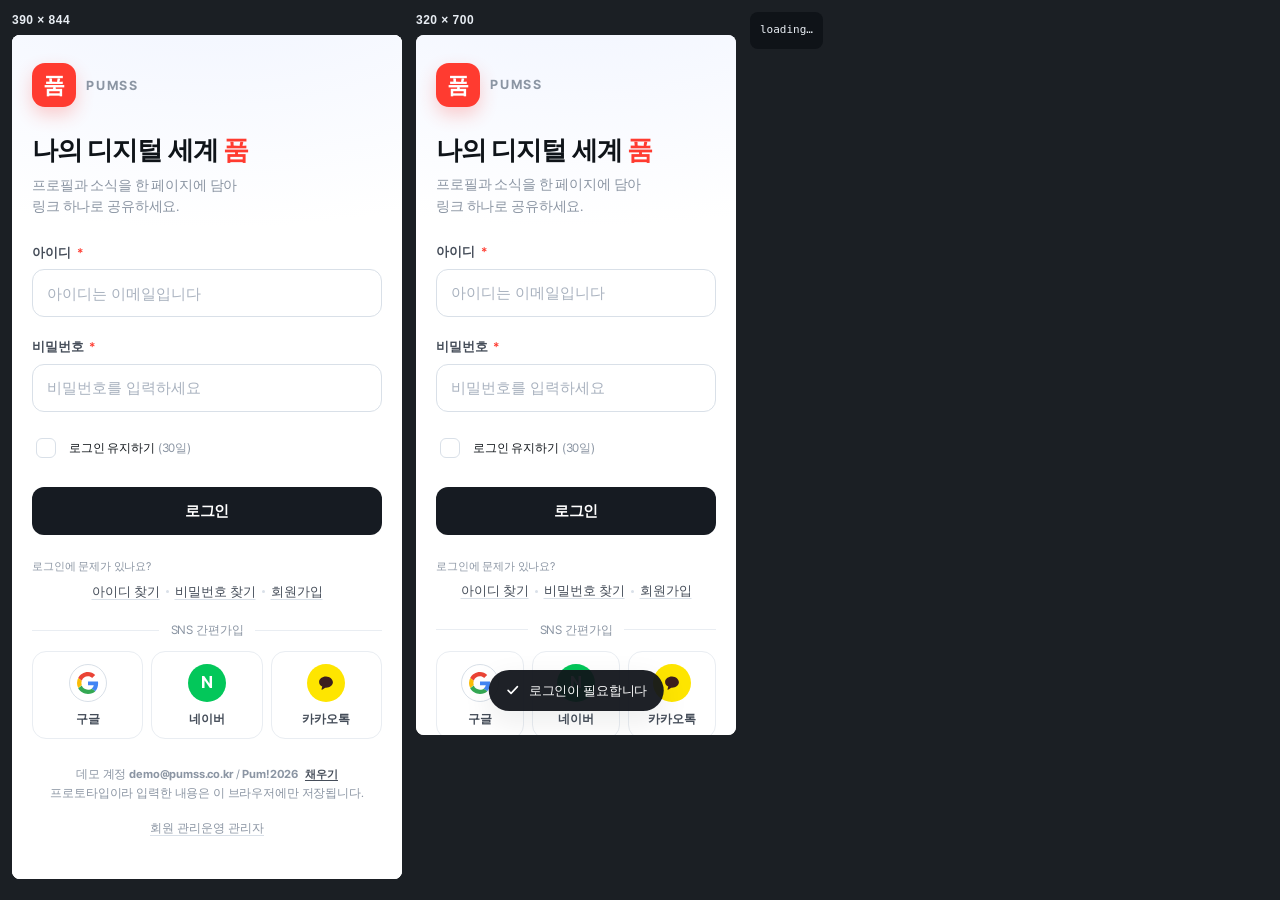
==== qa.html @ 0de17a29 "QA: 390/320px iframe overflow audit page (temporary)" ====
<!doctype html>
<html lang="ko">
  <head>
    <meta charset="utf-8" />
    <title>pum-pwa QA</title>
    <style>
      body { margin: 0; padding: 12px; background: #1b1f24; color: #e8edf3; font: 12px/1.45 -apple-system, BlinkMacSystemFont, sans-serif; display: flex; gap: 14px; align-items: flex-start; }
      .col { display: flex; flex-direction: column; gap: 6px; }
      .col b { font-size: 12px; letter-spacing: .04em; }
      iframe { border: 0; background: #fff; border-radius: 8px; }
      pre { white-space: pre-wrap; max-width: 760px; font-size: 11px; line-height: 1.5; background: #0f1318; padding: 10px; border-radius: 8px; margin: 0; }
    </style>
  </head>
  <body>
    <div class="col"><b>390 × 844</b><iframe id="f390" src="index.html#/editor" width="390" height="844"></iframe></div>
    <div class="col"><b>320 × 700</b><iframe id="f320" src="index.html#/editor" width="320" height="700"></iframe></div>
    <pre id="log">loading…</pre>
    <script>
      window.go = function (route) {
        ['f390', 'f320'].forEach(function (id) {
          var fr = document.getElementById(id);
          try {
            fr.contentWindow.location.hash = route;
          } catch (e) {}
        });
        return route;
      };
      window.audit = function () {
        var out = [];
        [['390', 'f390'], ['320', 'f320']].forEach(function (pair) {
          var fr = document.getElementById(pair[1]);
          var d = fr.contentDocument;
          if (!d) {
            out.push(pair[0] + ': no doc');
            return;
          }
          var w = fr.contentWindow;
          var vw = d.documentElement.clientWidth;
          var bad = [];
          Array.prototype.forEach.call(d.querySelectorAll('body *'), function (el) {
            var r = el.getBoundingClientRect();
            if (r.width === 0 && r.height === 0) return;
            var cs = w.getComputedStyle(el);
            if (cs.position === 'fixed') return;
            if (r.right > vw + 1 || r.left < -1) {
              bad.push(
                el.tagName.toLowerCase() +
                  '.' + String(el.className || '').split(' ').slice(0, 2).join('.') +
                  ' [' + Math.round(r.left) + '~' + Math.round(r.right) + '] "' + (el.textContent || '').trim().slice(0, 22) + '"'
              );
            }
          });
          out.push(pair[0] + ' route=' + (d.body.dataset.route || '?') + ' vw=' + vw + ' scrollW=' + d.documentElement.scrollWidth + ' overflow=' + bad.length);
          bad.slice(0, 10).forEach(function (b) { out.push('   ' + b); });
        });
        document.getElementById('log').textContent = out.join('\n');
        return out;
      };
    </script>
  </body>
</html>
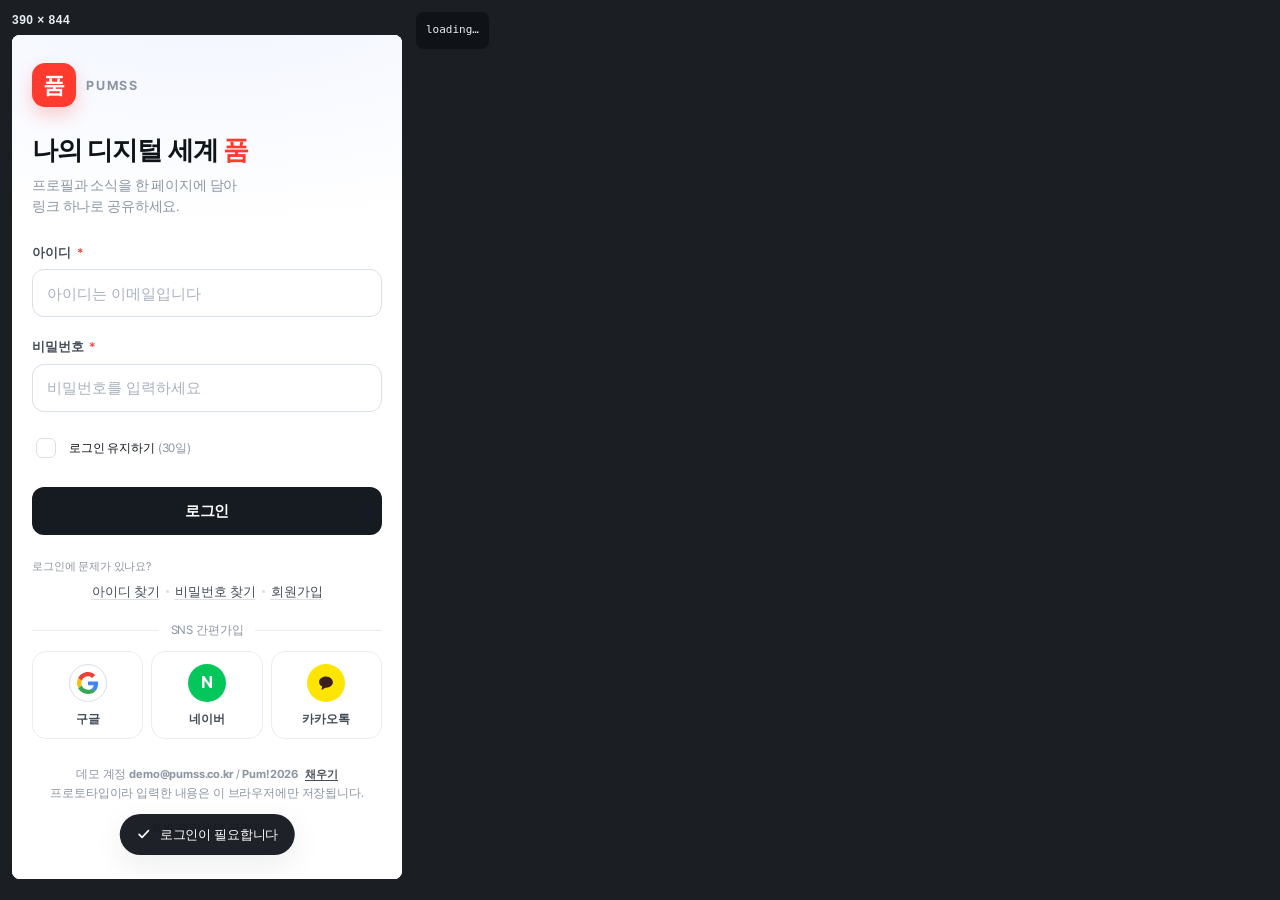
==== commit 6284cb69: "QA: 단일 390 iframe 하네스" ====
--- a/qa.html
+++ b/qa.html
@@ -12,47 +12,50 @@
     </style>
   </head>
   <body>
-    <div class="col"><b>390 × 844</b><iframe id="f390" src="index.html#/editor" width="390" height="844"></iframe></div>
-    <div class="col"><b>320 × 700</b><iframe id="f320" src="index.html#/editor" width="320" height="700"></iframe></div>
+    <div class="col"><b id="wlabel">390 × 844</b><iframe id="f" src="index.html#/editor" width="390" height="844"></iframe></div>
     <pre id="log">loading…</pre>
     <script>
       window.go = function (route) {
-        ['f390', 'f320'].forEach(function (id) {
-          var fr = document.getElementById(id);
-          try {
-            fr.contentWindow.location.hash = route;
-          } catch (e) {}
-        });
+        document.getElementById('f').contentWindow.location.hash = route;
         return route;
+      };
+      window.setW = function (w, h) {
+        var f = document.getElementById('f');
+        f.width = w;
+        f.height = h || 844;
+        document.getElementById('wlabel').textContent = w + ' × ' + (h || 844);
+        return w;
       };
       window.audit = function () {
         var out = [];
-        [['390', 'f390'], ['320', 'f320']].forEach(function (pair) {
-          var fr = document.getElementById(pair[1]);
-          var d = fr.contentDocument;
-          if (!d) {
-            out.push(pair[0] + ': no doc');
-            return;
+        var fr = document.getElementById('f');
+        var d = fr.contentDocument;
+        if (!d) return ['no doc'];
+        var w = fr.contentWindow;
+        var vw = d.documentElement.clientWidth;
+        var bad = [];
+        Array.prototype.forEach.call(d.querySelectorAll('body *'), function (el) {
+          var r = el.getBoundingClientRect();
+          if (r.width === 0 && r.height === 0) return;
+          if (w.getComputedStyle(el).position === 'fixed') return;
+          var inScroller = false;
+          var p = el.parentElement;
+          while (p && p !== d.body) {
+            var ox = w.getComputedStyle(p).overflowX;
+            if (ox === 'auto' || ox === 'scroll' || ox === 'hidden') { inScroller = true; break; }
+            p = p.parentElement;
           }
-          var w = fr.contentWindow;
-          var vw = d.documentElement.clientWidth;
-          var bad = [];
-          Array.prototype.forEach.call(d.querySelectorAll('body *'), function (el) {
-            var r = el.getBoundingClientRect();
-            if (r.width === 0 && r.height === 0) return;
-            var cs = w.getComputedStyle(el);
-            if (cs.position === 'fixed') return;
-            if (r.right > vw + 1 || r.left < -1) {
-              bad.push(
-                el.tagName.toLowerCase() +
-                  '.' + String(el.className || '').split(' ').slice(0, 2).join('.') +
-                  ' [' + Math.round(r.left) + '~' + Math.round(r.right) + '] "' + (el.textContent || '').trim().slice(0, 22) + '"'
-              );
-            }
-          });
-          out.push(pair[0] + ' route=' + (d.body.dataset.route || '?') + ' vw=' + vw + ' scrollW=' + d.documentElement.scrollWidth + ' overflow=' + bad.length);
-          bad.slice(0, 10).forEach(function (b) { out.push('   ' + b); });
+          if (inScroller) return;
+          if (r.right > vw + 1 || r.left < -1) {
+            bad.push(
+              el.tagName.toLowerCase() +
+                '.' + String(el.className || '').split(' ').slice(0, 2).join('.') +
+                ' [' + Math.round(r.left) + '~' + Math.round(r.right) + '] "' + (el.textContent || '').trim().slice(0, 22) + '"'
+            );
+          }
         });
+        out.push('route=' + (d.body.dataset.route || '?') + ' vw=' + vw + ' scrollW=' + d.documentElement.scrollWidth + ' overflow=' + bad.length);
+        bad.slice(0, 12).forEach(function (b) { out.push('   ' + b); });
         document.getElementById('log').textContent = out.join('\n');
         return out;
       };
